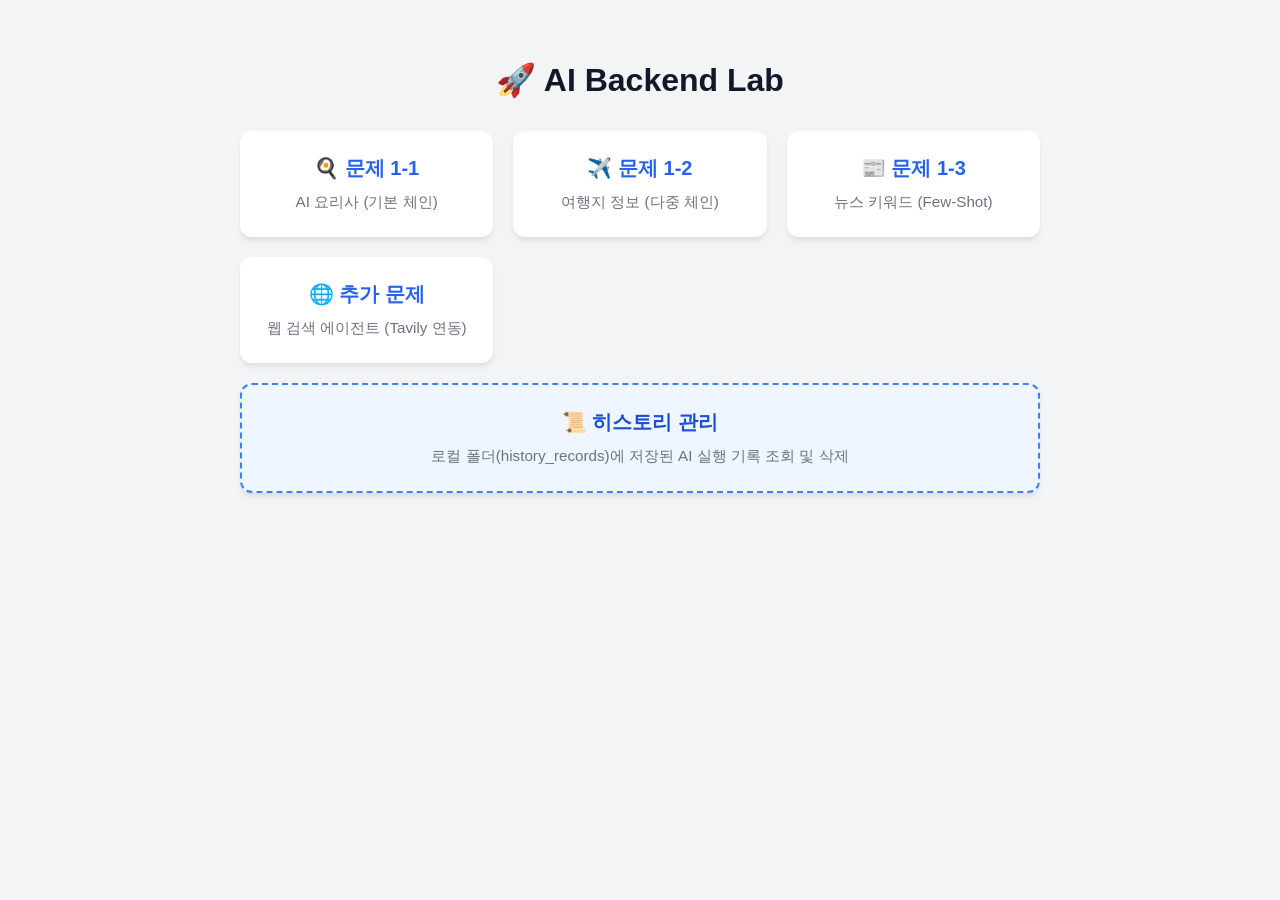
==== FastApi/Frontend/index.html @ 857e9874 "기본 .ipynb 파일 커밋" ====
<!DOCTYPE html>
<html lang="ko">
<head>
    <meta charset="UTF-8">
    <title>AI Backend Lab - Home</title>
    <style>
        body { font-family: 'Pretendard', sans-serif; background-color: #f3f4f6; padding: 2rem; display: flex; justify-content: center; }
        .container { max-width: 800px; width: 100%; text-align: center; }
        h1 { color: #111827; margin-bottom: 2rem; }
        .menu-grid { display: grid; gap: 20px; grid-template-columns: repeat(auto-fit, minmax(250px, 1fr)); }
        .card { background: white; border-radius: 12px; padding: 24px; text-decoration: none; color: #1f2937; box-shadow: 0 4px 6px -1px rgba(0,0,0,0.1); transition: transform 0.2s; display: block; }
        .card:hover { transform: translateY(-5px); background: #f8fafc; }
        .card h2 { margin: 0 0 10px 0; font-size: 1.25rem; color: #2563eb; }
        .card p { margin: 0; font-size: 0.95rem; color: #6b7280; }
        .card.history { background: #eff6ff; border: 2px dashed #3b82f6; }
        .card.history h2 { color: #1d4ed8; }
    </style>
</head>
<body>
    <div class="container">
        <h1>🚀 AI Backend Lab</h1>
        <div class="menu-grid">
            <a href="recipe.html" class="card">
                <h2>🍳 문제 1-1</h2>
                <p>AI 요리사 (기본 체인)</p>
            </a>
            <a href="tour.html" class="card">
                <h2>✈️ 문제 1-2</h2>
                <p>여행지 정보 (다중 체인)</p>
            </a>
            <a href="news.html" class="card">
                <h2>📰 문제 1-3</h2>
                <p>뉴스 키워드 (Few-Shot)</p>
            </a>
            <a href="search.html" class="card">
                <h2>🌐 추가 문제</h2>
                <p>웹 검색 에이전트 (Tavily 연동)</p>
            </a>
            <a href="history.html" class="card history" style="grid-column: 1 / -1;">
                <h2>📜 히스토리 관리</h2>
                <p>로컬 폴더(history_records)에 저장된 AI 실행 기록 조회 및 삭제</p>
            </a>
        </div>
    </div>
</body>
</html>
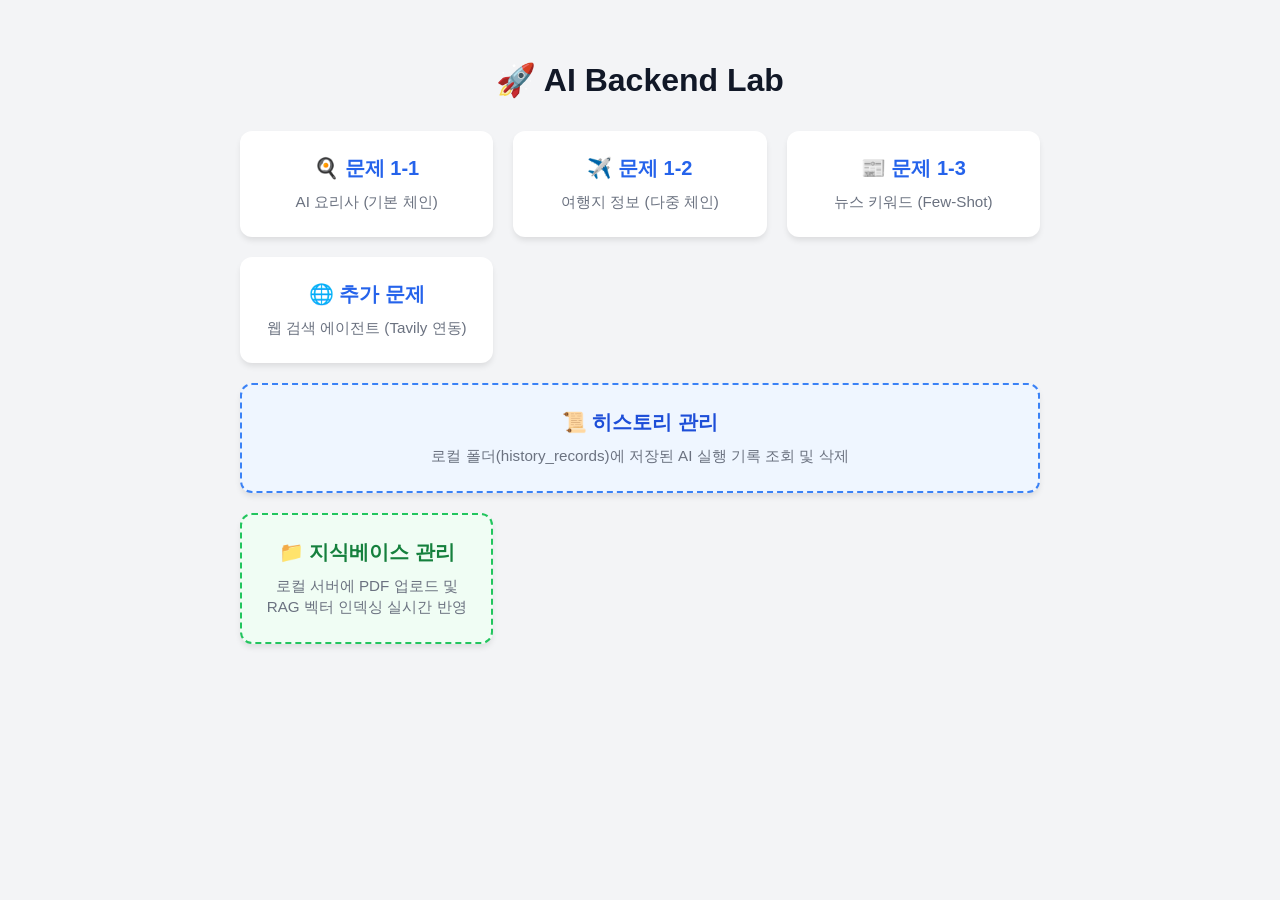
==== commit 26c9048d: "지식베이스 관리 추가 커밋" ====
--- a/FastApi/Frontend/index.html
+++ b/FastApi/Frontend/index.html
@@ -40,6 +40,10 @@
                 <h2>📜 히스토리 관리</h2>
                 <p>로컬 폴더(history_records)에 저장된 AI 실행 기록 조회 및 삭제</p>
             </a>
+            <a href="documents.html" class="card" style="background: #f0fdf4; border: 2px dashed #22c55e;">
+                <h2 style="color: #15803d;">📁 지식베이스 관리</h2>
+                <p>로컬 서버에 PDF 업로드 및 RAG 벡터 인덱싱 실시간 반영</p>
+            </a>
         </div>
     </div>
 </body>
